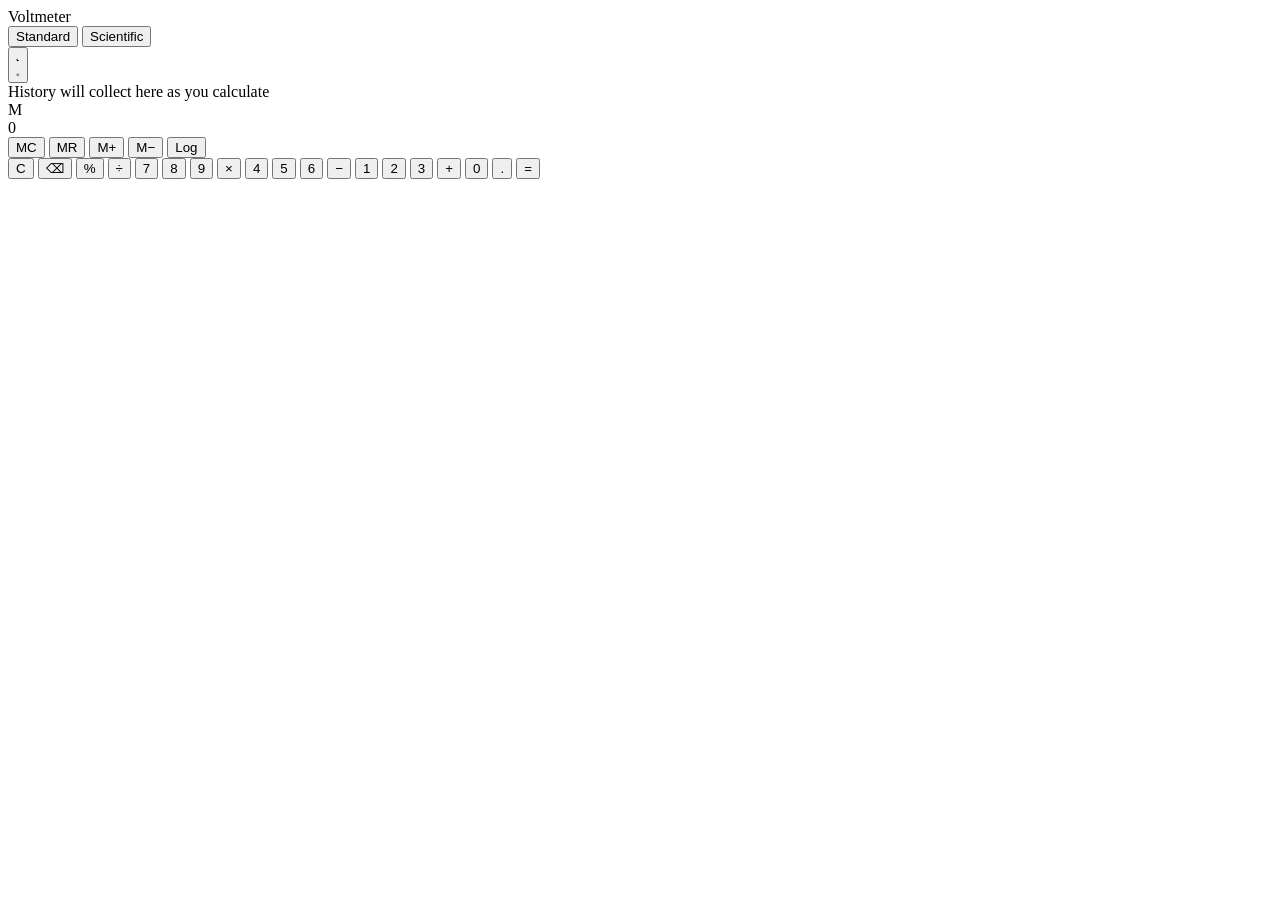
==== Task1_Calculator/index.html @ c97a9b29 "Rename index.html to Task1_Calculator/index.html" ====
<!DOCTYPE html>
<html lang="en">
<head>
<meta charset="UTF-8">
<meta name="viewport" content="width=device-width, initial-scale=1.0">
<title>Voltmeter — Scientific Calculator</title>
<link rel="preconnect" href="https://fonts.googleapis.com">
<link rel="preconnect" href="https://fonts.gstatic.com" crossorigin>
<link href="https://fonts.googleapis.com/css2?family=IBM+Plex+Mono:wght@400;500;600&family=IBM+Plex+Sans:wght@400;500;600;700&display=swap" rel="stylesheet">
<link rel="stylesheet" href="style.css">
</head>
<body data-theme="dark">

  <div class="app">

    <header class="topbar">
      <div class="brand">
        <span class="brand-mark" aria-hidden="true"></span>
        <span class="brand-name">Voltmeter</span>
      </div>

      <div class="mode-switch" role="tablist" aria-label="Calculator mode">
        <button class="mode-btn is-active" role="tab" aria-selected="true" data-mode="standard">Standard</button>
        <button class="mode-btn" role="tab" aria-selected="false" data-mode="scientific">Scientific</button>
        <span class="mode-thumb" aria-hidden="true"></span>
      </div>

      <button class="theme-toggle" id="themeToggle" aria-label="Switch to light theme">
        <svg class="icon icon-moon" viewBox="0 0 24 24" fill="none" aria-hidden="true"><path d="M20 14.5A8.5 8.5 0 0 1 9.5 4a8.5 8.5 0 1 0 10.5 10.5Z" fill="currentColor"/></svg>
        <svg class="icon icon-sun" viewBox="0 0 24 24" fill="none" aria-hidden="true"><circle cx="12" cy="12" r="4.2" fill="currentColor"/><g stroke="currentColor" stroke-width="1.6" stroke-linecap="round"><path d="M12 2.5v2.4M12 19.1v2.4M21.5 12h-2.4M4.9 12H2.5M18.4 5.6l-1.7 1.7M7.3 16.7l-1.7 1.7M18.4 18.4l-1.7-1.7M7.3 7.3 5.6 5.6"/></g></svg>
      </button>
    </header>

    <section class="history-strip" id="historyStrip" aria-label="Calculation history">
      <span class="history-empty" id="historyEmpty">History will collect here as you calculate</span>
    </section>

    <main class="calc-body">

      <div class="screen" id="screen">
        <div class="screen-glass">
          <div class="expression" id="expression" aria-live="off"></div>
          <div class="result-row">
            <span class="mem-flag" id="memFlag" aria-hidden="true">M</span>
            <div class="result" id="result" aria-live="polite">0</div>
          </div>
        </div>
      </div>

      <div class="memory-row" role="group" aria-label="Memory controls">
        <button class="key key-mem" data-action="mc">MC</button>
        <button class="key key-mem" data-action="mr">MR</button>
        <button class="key key-mem" data-action="mplus">M+</button>
        <button class="key key-mem" data-action="mminus">M−</button>
        <button class="key key-mem" data-action="history">Log</button>
      </div>

      <div class="sci-grid" id="sciGrid" hidden>
        <button class="key key-sci" data-action="sin">sin</button>
        <button class="key key-sci" data-action="cos">cos</button>
        <button class="key key-sci" data-action="tan">tan</button>
        <button class="key key-sci" data-action="paren-open">(</button>
        <button class="key key-sci" data-action="paren-close">)</button>

        <button class="key key-sci" data-action="log">log</button>
        <button class="key key-sci" data-action="ln">ln</button>
        <button class="key key-sci" data-action="sqrt">√</button>
        <button class="key key-sci" data-action="pow">xʸ</button>
        <button class="key key-sci" data-action="fact">x!</button>

        <button class="key key-sci" data-action="pi">π</button>
        <button class="key key-sci" data-action="e">e</button>
        <button class="key key-sci" data-action="inv">1/x</button>
        <button class="key key-sci" data-action="square">x²</button>
        <button class="key key-sci" data-action="exp">EXP</button>
      </div>

      <div class="main-grid">
        <button class="key key-func" data-action="clear">C</button>
        <button class="key key-func" data-action="backspace" aria-label="Backspace">⌫</button>
        <button class="key key-func" data-action="percent">%</button>
        <button class="key key-op" data-action="divide">÷</button>

        <button class="key key-num" data-num="7">7</button>
        <button class="key key-num" data-num="8">8</button>
        <button class="key key-num" data-num="9">9</button>
        <button class="key key-op" data-action="multiply">×</button>

        <button class="key key-num" data-num="4">4</button>
        <button class="key key-num" data-num="5">5</button>
        <button class="key key-num" data-num="6">6</button>
        <button class="key key-op" data-action="subtract">−</button>

        <button class="key key-num" data-num="1">1</button>
        <button class="key key-num" data-num="2">2</button>
        <button class="key key-num" data-num="3">3</button>
        <button class="key key-op" data-action="add">+</button>

        <button class="key key-num key-zero" data-num="0">0</button>
        <button class="key key-num" data-action="decimal">.</button>
        <button class="key key-equals" data-action="equals">=</button>
      </div>

    </main>

    <aside class="history-panel" id="historyPanel" aria-label="Full history log" hidden>
      <div class="history-panel-head">
        <h2>Calculation log</h2>
        <button class="panel-close" id="closeHistory" aria-label="Close history">✕</button>
      </div>
      <ul class="history-list" id="historyList">
        <li class="history-placeholder">Nothing calculated yet. Your first result will land here.</li>
      </ul>
      <button class="clear-history" id="clearHistory">Clear log</button>
    </aside>

    <div class="scrim" id="scrim" hidden></div>

  </div>

<script src="script.js"></script>
</body>
</html>
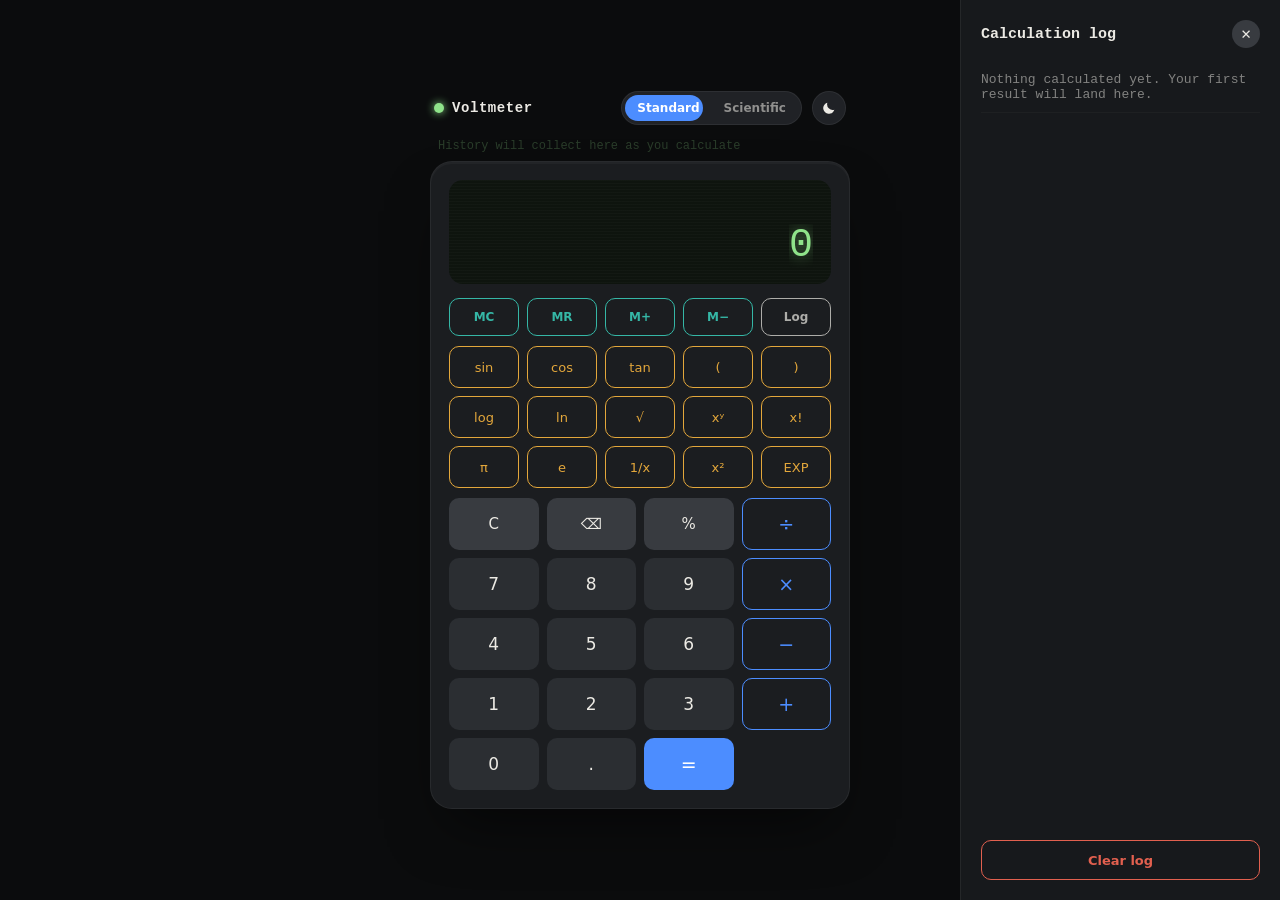
==== commit 3711d49f: "Add new font styles and update HTML structure" ====
--- a/Task1_Calculator/index.html
+++ b/Task1_Calculator/index.html
@@ -6,7 +6,7 @@
 <title>Voltmeter — Scientific Calculator</title>
 <link rel="preconnect" href="https://fonts.googleapis.com">
 <link rel="preconnect" href="https://fonts.gstatic.com" crossorigin>
-<link href="https://fonts.googleapis.com/css2?family=IBM+Plex+Mono:wght@400;500;600&family=IBM+Plex+Sans:wght@400;500;600;700&display=swap" rel="stylesheet">
+<link href="https://fonts.googleapis.com/css2?family=Press+Start+2P&family=VT323&display=swap" rel="stylesheet">
 <link rel="stylesheet" href="style.css">
 </head>
 <body data-theme="dark">
@@ -37,7 +37,7 @@
 
     <main class="calc-body">
 
-      <div class="screen" id="screen">
+      <div class="screen pixel-corners" id="screen">
         <div class="screen-glass">
           <div class="expression" id="expression" aria-live="off"></div>
           <div class="result-row">
@@ -103,7 +103,7 @@
 
     </main>
 
-    <aside class="history-panel" id="historyPanel" aria-label="Full history log" hidden>
+    <aside class="history-panel pixel-corners" id="historyPanel" aria-label="Full history log" hidden>
       <div class="history-panel-head">
         <h2>Calculation log</h2>
         <button class="panel-close" id="closeHistory" aria-label="Close history">✕</button>
--- a/Task1_Calculator/style.css
+++ b/Task1_Calculator/style.css
@@ -0,0 +1,481 @@
+/* ===========================================================
+   Voltmeter — Scientific Calculator
+   Design language: a physical LCD calculator reimagined.
+   =========================================================== */
+
+:root {
+  --font-display: 'IBM Plex Mono', 'Courier New', monospace;
+  --font-ui: 'IBM Plex Sans', system-ui, -apple-system, sans-serif;
+
+  --volt: #4C8DFF;      /* operator accent */
+  --amber: #E3A73B;     /* scientific accent */
+  --teal: #35B7A6;      /* memory accent */
+  --danger: #E2604F;
+
+  --radius-lg: 22px;
+  --radius-md: 14px;
+  --radius-sm: 10px;
+
+  color-scheme: dark;
+}
+
+/* ---- Dark theme (default) ---- */
+body[data-theme="dark"] {
+  --page-bg: #0B0C0D;
+  --case-bg: #1B1D20;
+  --case-bg-raised: #202226;
+  --screen-bg: #0E140E;
+  --screen-glow: #8FE38A;
+  --screen-dim: #3E5C3D;
+  --key-num-bg: #2B2E32;
+  --key-num-bg-hover: #34373C;
+  --key-text: #ECEAE4;
+  --key-func-bg: #383B40;
+  --panel-bg: #17191C;
+  --border-soft: rgba(255,255,255,0.06);
+  --shadow-case: 0 30px 60px -20px rgba(0,0,0,0.6), 0 2px 0 rgba(255,255,255,0.03) inset;
+}
+
+/* ---- Light theme ---- */
+body[data-theme="light"] {
+  color-scheme: light;
+  --page-bg: #EDEAE1;
+  --case-bg: #F8F6F0;
+  --case-bg-raised: #FFFFFF;
+  --screen-bg: #C9D6BC;
+  --screen-glow: #24361F;
+  --screen-dim: #5E7256;
+  --key-num-bg: #FFFFFF;
+  --key-num-bg-hover: #F0EDE4;
+  --key-text: #24261F;
+  --key-func-bg: #E4E0D5;
+  --panel-bg: #FFFFFF;
+  --border-soft: rgba(0,0,0,0.07);
+  --shadow-case: 0 30px 60px -24px rgba(60,50,30,0.25), 0 2px 0 rgba(255,255,255,0.6) inset;
+}
+
+* { box-sizing: border-box; }
+
+html, body {
+  height: 100%;
+}
+
+body {
+  margin: 0;
+  min-height: 100vh;
+  display: flex;
+  align-items: center;
+  justify-content: center;
+  padding: 32px 16px;
+  background: var(--page-bg);
+  font-family: var(--font-ui);
+  transition: background 0.35s ease;
+}
+
+@media (prefers-reduced-motion: reduce) {
+  * { transition: none !important; animation: none !important; }
+}
+
+button {
+  font-family: inherit;
+  border: none;
+  cursor: pointer;
+}
+
+button:focus-visible,
+.mode-btn:focus-visible {
+  outline: 2px solid var(--volt);
+  outline-offset: 2px;
+}
+
+.app {
+  width: 100%;
+  max-width: 420px;
+  position: relative;
+}
+
+/* ---------------- Top bar ---------------- */
+
+.topbar {
+  display: flex;
+  align-items: center;
+  gap: 10px;
+  padding: 0 4px 14px;
+}
+
+.brand {
+  display: flex;
+  align-items: center;
+  gap: 8px;
+  margin-right: auto;
+}
+
+.brand-mark {
+  width: 10px;
+  height: 10px;
+  border-radius: 50%;
+  background: var(--screen-glow);
+  box-shadow: 0 0 8px var(--screen-glow);
+  flex-shrink: 0;
+}
+
+.brand-name {
+  font-family: var(--font-display);
+  font-weight: 600;
+  font-size: 14px;
+  letter-spacing: 0.04em;
+  color: var(--key-text);
+}
+
+.mode-switch {
+  position: relative;
+  display: inline-flex;
+  background: var(--case-bg-raised);
+  border: 1px solid var(--border-soft);
+  border-radius: 999px;
+  padding: 3px;
+}
+
+.mode-btn {
+  position: relative;
+  z-index: 1;
+  background: transparent;
+  color: var(--key-text);
+  opacity: 0.55;
+  font-size: 12px;
+  font-weight: 600;
+  padding: 6px 12px;
+  border-radius: 999px;
+  transition: opacity 0.2s ease, color 0.2s ease;
+}
+
+.mode-btn.is-active { opacity: 1; }
+
+.mode-thumb {
+  position: absolute;
+  top: 3px;
+  left: 3px;
+  height: calc(100% - 6px);
+  width: 78px;
+  background: var(--volt);
+  border-radius: 999px;
+  transition: transform 0.28s cubic-bezier(.4,0,.2,1);
+  z-index: 0;
+}
+
+body[data-scimode="true"] .mode-thumb {
+  transform: translateX(78px);
+}
+
+.mode-btn.is-active { color: #fff; }
+body[data-theme="light"] .mode-btn.is-active { color: #fff; }
+
+.theme-toggle {
+  width: 34px;
+  height: 34px;
+  border-radius: 50%;
+  background: var(--case-bg-raised);
+  border: 1px solid var(--border-soft);
+  display: flex;
+  align-items: center;
+  justify-content: center;
+  color: var(--key-text);
+  flex-shrink: 0;
+}
+
+.icon { width: 16px; height: 16px; }
+.icon-sun { display: none; }
+body[data-theme="light"] .icon-sun { display: block; }
+body[data-theme="light"] .icon-moon { display: none; }
+
+/* ---------------- History strip ---------------- */
+
+.history-strip {
+  min-height: 22px;
+  padding: 0 8px 8px;
+  font-family: var(--font-display);
+  font-size: 12px;
+  color: var(--screen-dim);
+  white-space: nowrap;
+  overflow-x: auto;
+  scrollbar-width: none;
+}
+.history-strip::-webkit-scrollbar { display: none; }
+
+.history-empty { opacity: 0.6; }
+
+.history-chip { opacity: 0.85; }
+
+/* ---------------- Calculator body ---------------- */
+
+.calc-body {
+  background: var(--case-bg);
+  border-radius: var(--radius-lg);
+  padding: 18px;
+  box-shadow: var(--shadow-case);
+  border: 1px solid var(--border-soft);
+}
+
+.screen {
+  background: var(--screen-bg);
+  border-radius: var(--radius-md);
+  padding: 20px 18px 16px;
+  margin-bottom: 14px;
+  position: relative;
+  overflow: hidden;
+}
+
+.screen::before {
+  content: "";
+  position: absolute;
+  inset: 0;
+  background: repeating-linear-gradient(
+    to bottom,
+    rgba(255,255,255,0.02) 0px,
+    rgba(255,255,255,0.02) 1px,
+    transparent 1px,
+    transparent 3px
+  );
+  pointer-events: none;
+}
+
+.screen-glass { position: relative; }
+
+.expression {
+  font-family: var(--font-display);
+  font-size: 14px;
+  color: var(--screen-dim);
+  min-height: 18px;
+  text-align: right;
+  overflow-x: auto;
+  white-space: nowrap;
+  scrollbar-width: none;
+  margin-bottom: 6px;
+}
+.expression::-webkit-scrollbar { display: none; }
+
+.result-row {
+  display: flex;
+  align-items: flex-end;
+  justify-content: flex-end;
+  gap: 8px;
+}
+
+.mem-flag {
+  font-family: var(--font-display);
+  font-size: 12px;
+  font-weight: 600;
+  color: var(--teal);
+  border: 1px solid var(--teal);
+  border-radius: 4px;
+  padding: 0 4px;
+  opacity: 0;
+  transform: translateY(2px);
+  transition: opacity 0.2s ease;
+}
+.mem-flag.is-visible { opacity: 1; }
+
+.result {
+  font-family: var(--font-display);
+  font-weight: 500;
+  font-size: 40px;
+  line-height: 1.1;
+  color: var(--screen-glow);
+  text-shadow: 0 0 14px color-mix(in srgb, var(--screen-glow) 55%, transparent);
+  overflow-x: auto;
+  white-space: nowrap;
+  max-width: 100%;
+  scrollbar-width: none;
+}
+.result::-webkit-scrollbar { display: none; }
+
+.result.is-error { color: var(--danger); text-shadow: none; font-size: 22px; }
+
+.result.pulse { animation: pulse 0.28s ease; }
+@keyframes pulse {
+  0% { transform: scale(1); }
+  40% { transform: scale(1.035); }
+  100% { transform: scale(1); }
+}
+
+/* ---------------- Key grids ---------------- */
+
+.memory-row {
+  display: grid;
+  grid-template-columns: repeat(5, 1fr);
+  gap: 8px;
+  margin-bottom: 10px;
+}
+
+.sci-grid {
+  display: grid;
+  grid-template-columns: repeat(5, 1fr);
+  gap: 8px;
+  margin-bottom: 10px;
+}
+
+.main-grid {
+  display: grid;
+  grid-template-columns: repeat(4, 1fr);
+  gap: 8px;
+}
+
+.key {
+  height: 52px;
+  border-radius: var(--radius-sm);
+  font-size: 17px;
+  font-weight: 500;
+  color: var(--key-text);
+  background: var(--key-num-bg);
+  transition: background 0.12s ease, transform 0.06s ease;
+}
+
+.key:active { transform: scale(0.96); }
+
+.key-num:hover { background: var(--key-num-bg-hover); }
+
+.key-zero { grid-column: span 1; }
+
+.key-func {
+  background: var(--key-func-bg);
+  font-size: 15px;
+}
+
+.key-op {
+  background: transparent;
+  border: 1.5px solid var(--volt);
+  color: var(--volt);
+  font-size: 19px;
+}
+.key-op:hover { background: color-mix(in srgb, var(--volt) 12%, transparent); }
+
+.key-equals {
+  background: var(--volt);
+  color: #fff;
+  font-size: 19px;
+}
+.key-equals:hover { filter: brightness(1.08); }
+
+.key-mem {
+  height: 38px;
+  font-size: 12px;
+  font-weight: 600;
+  background: transparent;
+  border: 1.5px solid var(--teal);
+  color: var(--teal);
+  border-radius: var(--radius-sm);
+}
+.key-mem:hover { background: color-mix(in srgb, var(--teal) 12%, transparent); }
+.key-mem:last-child { border-color: var(--key-text); color: var(--key-text); opacity: 0.7; }
+
+.key-sci {
+  height: 42px;
+  font-size: 13px;
+  background: transparent;
+  border: 1.5px solid var(--amber);
+  color: var(--amber);
+}
+.key-sci:hover { background: color-mix(in srgb, var(--amber) 12%, transparent); }
+
+/* ---------------- History panel (slide-in) ---------------- */
+
+.scrim {
+  position: fixed;
+  inset: 0;
+  background: rgba(0,0,0,0.45);
+  z-index: 10;
+}
+
+.history-panel {
+  position: fixed;
+  top: 0;
+  right: 0;
+  height: 100%;
+  width: min(320px, 88vw);
+  background: var(--panel-bg);
+  border-left: 1px solid var(--border-soft);
+  z-index: 11;
+  padding: 20px;
+  display: flex;
+  flex-direction: column;
+  transform: translateX(0);
+  animation: slideIn 0.25s ease;
+}
+
+@keyframes slideIn {
+  from { transform: translateX(100%); }
+  to { transform: translateX(0); }
+}
+
+.history-panel-head {
+  display: flex;
+  align-items: center;
+  justify-content: space-between;
+  margin-bottom: 14px;
+}
+
+.history-panel-head h2 {
+  font-family: var(--font-display);
+  font-size: 15px;
+  color: var(--key-text);
+  margin: 0;
+}
+
+.panel-close {
+  background: var(--key-func-bg);
+  color: var(--key-text);
+  width: 28px;
+  height: 28px;
+  border-radius: 50%;
+}
+
+.history-list {
+  list-style: none;
+  margin: 0;
+  padding: 0;
+  flex: 1;
+  overflow-y: auto;
+}
+
+.history-list li {
+  font-family: var(--font-display);
+  font-size: 13px;
+  padding: 10px 0;
+  border-bottom: 1px solid var(--border-soft);
+  color: var(--key-text);
+  cursor: pointer;
+}
+
+.history-list li:hover { color: var(--volt); }
+
+.history-placeholder {
+  opacity: 0.5;
+  cursor: default !important;
+}
+.history-placeholder:hover { color: var(--key-text) !important; }
+
+.history-entry-expr {
+  display: block;
+  font-size: 11px;
+  opacity: 0.6;
+  margin-bottom: 2px;
+}
+
+.clear-history {
+  margin-top: 12px;
+  background: transparent;
+  border: 1.5px solid var(--danger);
+  color: var(--danger);
+  border-radius: var(--radius-sm);
+  height: 40px;
+  font-weight: 600;
+  font-size: 13px;
+}
+
+/* ---------------- Responsive ---------------- */
+
+@media (max-width: 380px) {
+  .result { font-size: 32px; }
+  .key { height: 46px; font-size: 15px; }
+  .key-mem { height: 34px; }
+}
